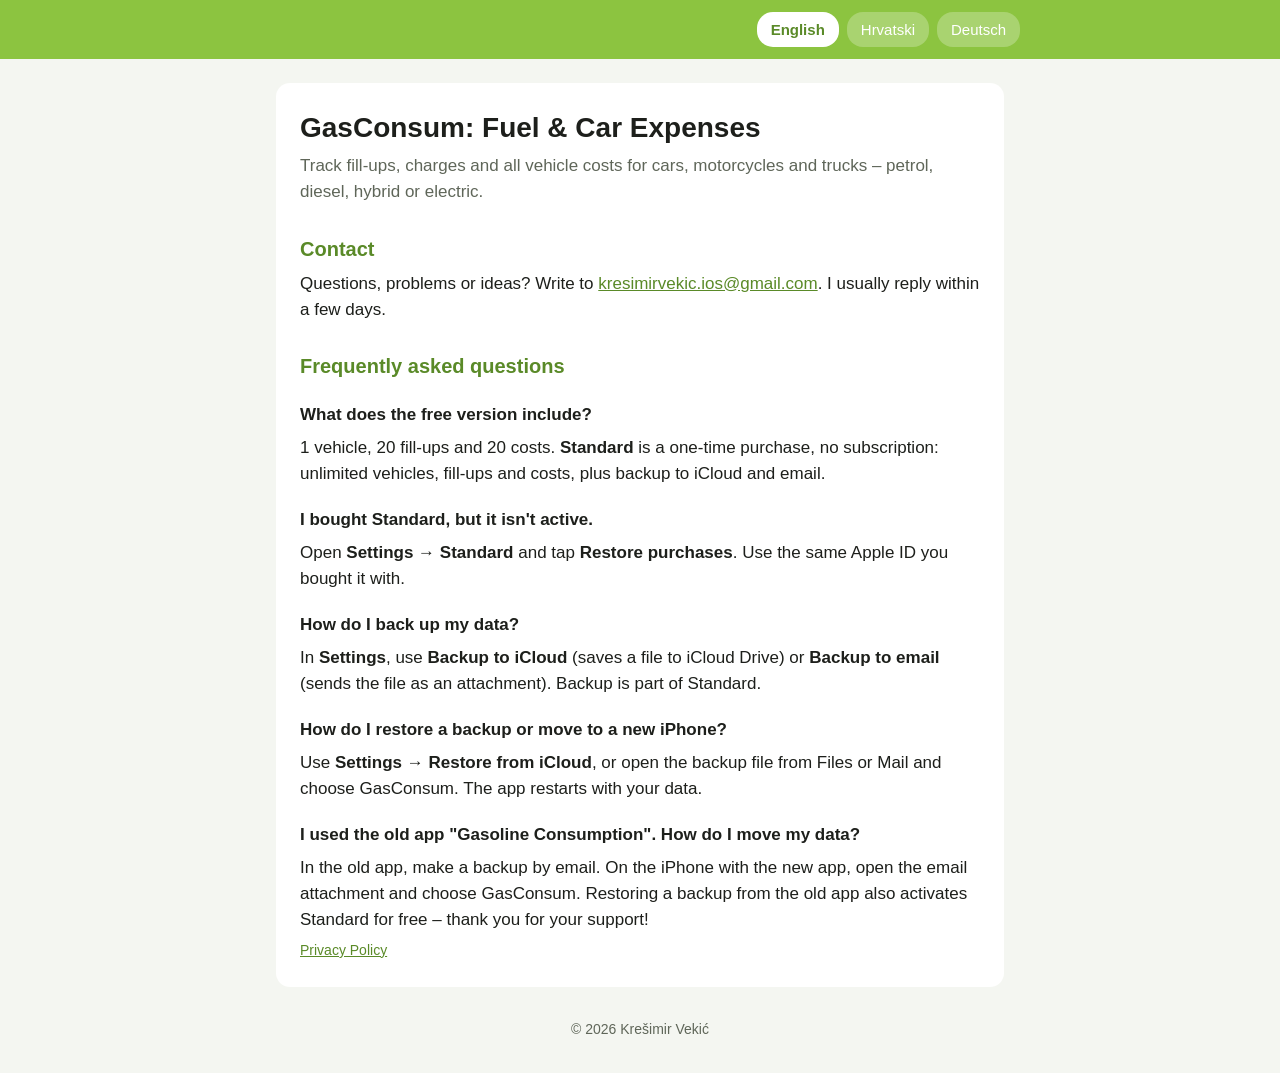
==== index.html @ 79d418fa "Support and privacy pages (EN, HR, DE) Co-Authored-By: Claude Opus 5.5 <noreply@anthropic.com>" ====
<!doctype html>
<html lang="en">
<head>
<meta charset="utf-8">
<meta name="viewport" content="width=device-width, initial-scale=1">
<title>GasConsum – Support</title>
<link rel="stylesheet" href="style.css">
</head>
<body>
<header>
  <nav class="langs">
    <button data-lang="en">English</button>
    <button data-lang="hr">Hrvatski</button>
    <button data-lang="de">Deutsch</button>
  </nav>
</header>

<main>
<!-- ===================== ENGLISH ===================== -->
<section lang="en">
  <h1>GasConsum: Fuel &amp; Car Expenses</h1>
  <p class="lead">Track fill-ups, charges and all vehicle costs for cars, motorcycles and trucks – petrol, diesel, hybrid or electric.</p>

  <h2>Contact</h2>
  <p>Questions, problems or ideas? Write to <a class="mail" href="mailto:kresimirvekic.ios@gmail.com">kresimirvekic.ios@gmail.com</a>. I usually reply within a few days.</p>

  <h2>Frequently asked questions</h2>
  <h3>What does the free version include?</h3>
  <p>1 vehicle, 20 fill-ups and 20 costs. <b>Standard</b> is a one-time purchase, no subscription: unlimited vehicles, fill-ups and costs, plus backup to iCloud and email.</p>

  <h3>I bought Standard, but it isn't active.</h3>
  <p>Open <b>Settings → Standard</b> and tap <b>Restore purchases</b>. Use the same Apple ID you bought it with.</p>

  <h3>How do I back up my data?</h3>
  <p>In <b>Settings</b>, use <b>Backup to iCloud</b> (saves a file to iCloud Drive) or <b>Backup to email</b> (sends the file as an attachment). Backup is part of Standard.</p>

  <h3>How do I restore a backup or move to a new iPhone?</h3>
  <p>Use <b>Settings → Restore from iCloud</b>, or open the backup file from Files or Mail and choose GasConsum. The app restarts with your data.</p>

  <h3>I used the old app "Gasoline Consumption". How do I move my data?</h3>
  <p>In the old app, make a backup by email. On the iPhone with the new app, open the email attachment and choose GasConsum. Restoring a backup from the old app also activates Standard for free – thank you for your support!</p>

  <p class="small"><a href="privacy.html">Privacy Policy</a></p>
</section>

<!-- ===================== HRVATSKI ===================== -->
<section lang="hr">
  <h1>Potrošnja goriva</h1>
  <p class="lead">Pratite tankanja, punjenja i sve troškove vozila za automobile, motocikle i kamione – benzin, dizel, hibrid ili struja.</p>

  <h2>Kontakt</h2>
  <p>Pitanja, problemi ili ideje? Pišite na <a class="mail" href="mailto:kresimirvekic.ios@gmail.com">kresimirvekic.ios@gmail.com</a>. Obično odgovaram u roku od nekoliko dana.</p>

  <h2>Česta pitanja</h2>
  <h3>Što uključuje besplatna verzija?</h3>
  <p>1 vozilo, 20 tankanja i 20 troškova. <b>Standard</b> je jednokratna kupnja, bez pretplate: neograničen broj vozila, tankanja i troškova, uz sigurnosnu kopiju na iCloud i e-mail.</p>

  <h3>Kupio sam Standard, ali nije aktivan.</h3>
  <p>Otvorite <b>Postavke → Standard</b> i dodirnite <b>Vrati kupnje</b>. Koristite isti Apple ID s kojim ste kupili.</p>

  <h3>Kako napraviti sigurnosnu kopiju?</h3>
  <p>U <b>Postavkama</b> odaberite <b>Rezervna kopija na iCloud</b> (sprema datoteku na iCloud Drive) ili <b>Rezervna kopija putem email-a</b> (šalje datoteku kao privitak). Sigurnosna kopija dio je Standarda.</p>

  <h3>Kako vratiti kopiju ili prijeći na novi iPhone?</h3>
  <p>Odaberite <b>Postavke → Vrati kopiju s iCloud-a</b> ili otvorite datoteku kopije iz aplikacije Datoteke ili Mail i odaberite aplikaciju. Aplikacija se ponovno pokreće s vašim podacima.</p>

  <h3>Već sam kupio aplikaciju ranije.</h3>
  <p>Ako ste ažurirali aplikaciju i u njoj imate podatke, Standard se aktivira automatski. Nakon ponovne instalacije vratite sigurnosnu kopiju – Standard se tada također aktivira. Hvala na podršci!</p>

  <p class="small"><a href="privacy.html">Pravila privatnosti</a></p>
</section>

<!-- ===================== DEUTSCH ===================== -->
<section lang="de">
  <h1>Kraftstoff: Verbrauch &amp; Kosten</h1>
  <p class="lead">Erfassen Sie Tankungen, Ladungen und alle Fahrzeugkosten für Autos, Motorräder und LKW – Benzin, Diesel, Hybrid oder Elektro.</p>

  <h2>Kontakt</h2>
  <p>Fragen, Probleme oder Ideen? Schreiben Sie an <a class="mail" href="mailto:kresimirvekic.ios@gmail.com">kresimirvekic.ios@gmail.com</a>. Ich antworte normalerweise innerhalb weniger Tage.</p>

  <h2>Häufige Fragen</h2>
  <h3>Was enthält die kostenlose Version?</h3>
  <p>1 Fahrzeug, 20 Tankungen und 20 Kosten. <b>Standard</b> ist ein einmaliger Kauf, kein Abo: unbegrenzte Fahrzeuge, Tankungen und Kosten, dazu die Sicherung in iCloud und per E-Mail.</p>

  <h3>Ich habe Standard gekauft, aber es ist nicht aktiv.</h3>
  <p>Öffnen Sie <b>Einstellungen → Standard</b> und tippen Sie auf <b>Käufe wiederherstellen</b>. Verwenden Sie dieselbe Apple-ID wie beim Kauf.</p>

  <h3>Wie sichere ich meine Daten?</h3>
  <p>Wählen Sie in den <b>Einstellungen</b> <b>Reservekopie in iCloud</b> (speichert eine Datei in iCloud Drive) oder <b>Reservekopie per E-Mail</b> (sendet die Datei als Anhang). Die Sicherung ist Teil von Standard.</p>

  <h3>Wie stelle ich eine Sicherung wieder her oder wechsle auf ein neues iPhone?</h3>
  <p>Wählen Sie <b>Einstellungen → Aus iCloud wiederherstellen</b> oder öffnen Sie die Sicherungsdatei in Dateien oder Mail und wählen Sie die App. Die App startet mit Ihren Daten neu.</p>

  <h3>Ich habe die alte App „Kraftstoffverbrauch“ genutzt. Wie übertrage ich meine Daten?</h3>
  <p>Erstellen Sie in der alten App eine Reservekopie per E-Mail. Öffnen Sie auf dem iPhone mit der neuen App den E-Mail-Anhang und wählen Sie die App. Mit der Sicherung aus der alten App wird Standard kostenlos freigeschaltet – danke für Ihre Unterstützung!</p>

  <p class="small"><a href="privacy.html">Datenschutzerklärung</a></p>
</section>
</main>

<footer>© 2026 Krešimir Vekić</footer>
<script src="lang.js"></script>
</body>
</html>
---- style.css ----
:root { --green: #8cc440; --green-dark: #5a8a28; --text: #1d1f1b; --muted: #5f6659; --bg: #f4f6f1; --card: #ffffff; }
@media (prefers-color-scheme: dark) {
  :root { --green: #8cc440; --green-dark: #a6d66a; --text: #eef1ea; --muted: #a9b0a2; --bg: #1c1e1a; --card: #262923; }
}
* { box-sizing: border-box; }
body { margin: 0; background: var(--bg); color: var(--text); font: 17px/1.55 -apple-system, BlinkMacSystemFont, "Segoe UI", Roboto, sans-serif; }
header { background: var(--green); padding: 12px 16px; }
.langs { max-width: 760px; margin: 0 auto; display: flex; gap: 8px; justify-content: flex-end; }
.langs button { border: 0; border-radius: 16px; padding: 6px 14px; font: inherit; font-size: 15px; background: rgba(255,255,255,.25); color: #fff; cursor: pointer; }
.langs button.active { background: #fff; color: var(--green-dark); font-weight: 600; }
main { max-width: 760px; margin: 0 auto; padding: 8px 16px 32px; }
section { background: var(--card); border-radius: 14px; padding: 8px 24px 20px; margin-top: 16px; }
section[hidden] { display: none; }
h1 { font-size: 28px; line-height: 1.2; margin: 20px 0 8px; }
h2 { font-size: 20px; margin: 28px 0 6px; color: var(--green-dark); }
h3 { font-size: 17px; margin: 20px 0 4px; }
p { margin: 6px 0; }
.lead { color: var(--muted); }
.small { font-size: 14px; color: var(--muted); }
a { color: var(--green-dark); }
footer { text-align: center; color: var(--muted); font-size: 14px; padding: 0 16px 32px; }
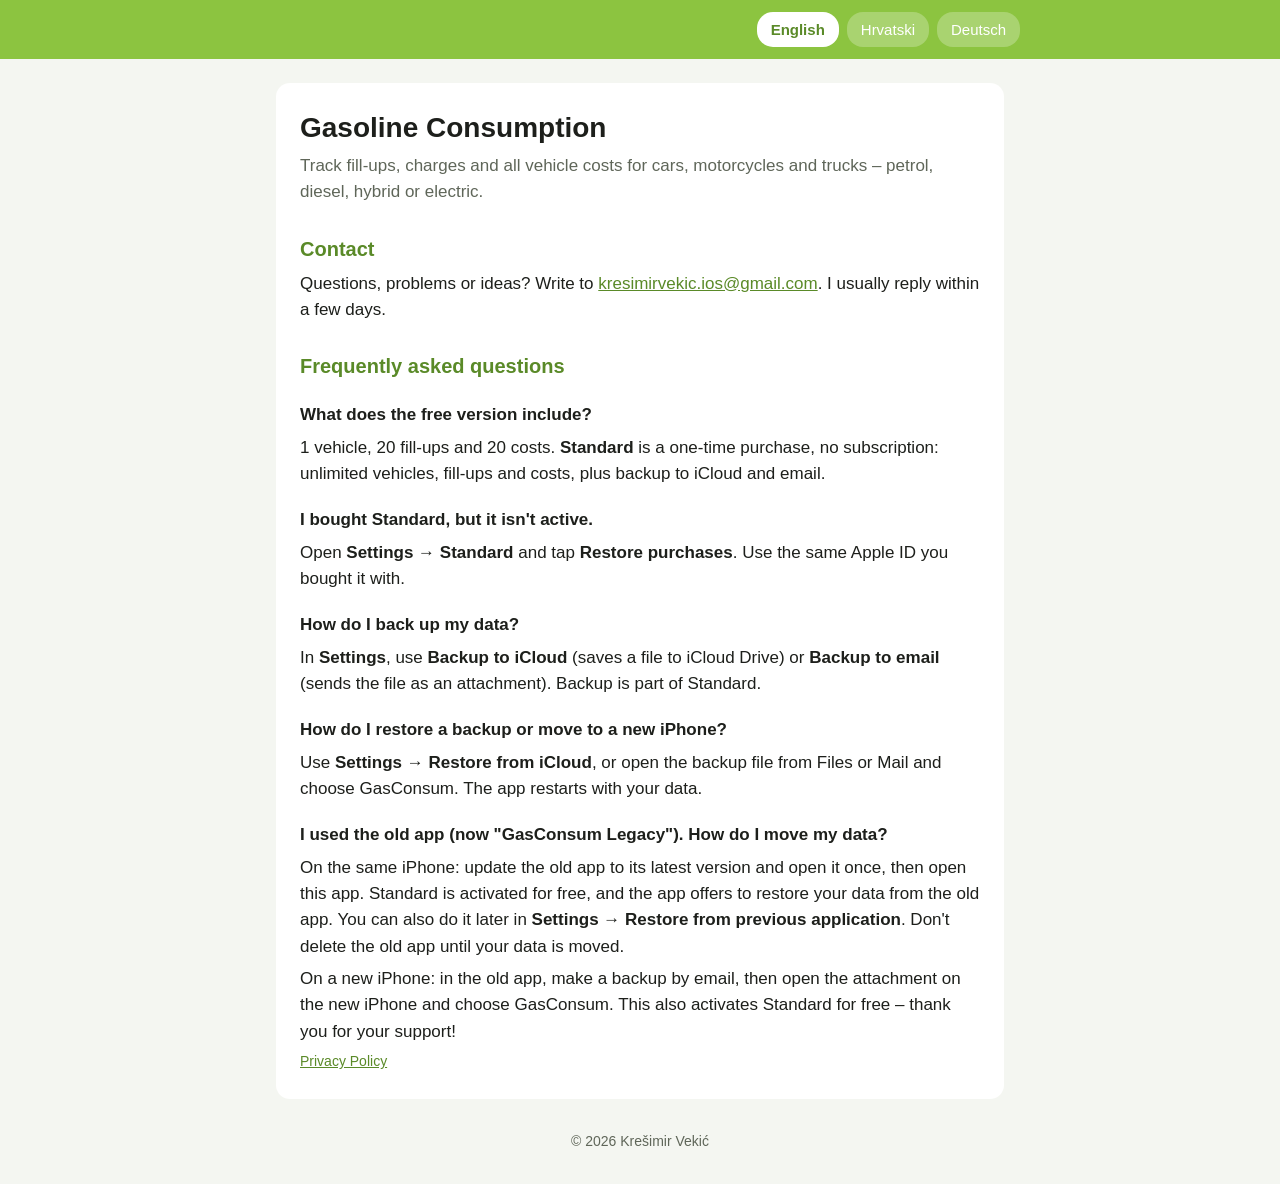
==== commit 4c7d5172: "New EN/DE app names, FAQ moving from old app - PotrGoriva v3.0.3 Co-Authored-By: Claude Opus 5.5 <no" ====
--- a/index.html
+++ b/index.html
@@ -18,7 +18,7 @@
 <main>
 <!-- ===================== ENGLISH ===================== -->
 <section lang="en">
-  <h1>GasConsum: Fuel &amp; Car Expenses</h1>
+  <h1>Gasoline Consumption</h1>
   <p class="lead">Track fill-ups, charges and all vehicle costs for cars, motorcycles and trucks – petrol, diesel, hybrid or electric.</p>
 
   <h2>Contact</h2>
@@ -37,8 +37,9 @@
   <h3>How do I restore a backup or move to a new iPhone?</h3>
   <p>Use <b>Settings → Restore from iCloud</b>, or open the backup file from Files or Mail and choose GasConsum. The app restarts with your data.</p>
 
-  <h3>I used the old app "Gasoline Consumption". How do I move my data?</h3>
-  <p>In the old app, make a backup by email. On the iPhone with the new app, open the email attachment and choose GasConsum. Restoring a backup from the old app also activates Standard for free – thank you for your support!</p>
+  <h3>I used the old app (now "GasConsum Legacy"). How do I move my data?</h3>
+  <p>On the same iPhone: update the old app to its latest version and open it once, then open this app. Standard is activated for free, and the app offers to restore your data from the old app. You can also do it later in <b>Settings → Restore from previous application</b>. Don't delete the old app until your data is moved.</p>
+  <p>On a new iPhone: in the old app, make a backup by email, then open the attachment on the new iPhone and choose GasConsum. This also activates Standard for free – thank you for your support!</p>
 
   <p class="small"><a href="privacy.html">Privacy Policy</a></p>
 </section>
@@ -72,7 +73,7 @@
 
 <!-- ===================== DEUTSCH ===================== -->
 <section lang="de">
-  <h1>Kraftstoff: Verbrauch &amp; Kosten</h1>
+  <h1>Kraftstoffverbrauch</h1>
   <p class="lead">Erfassen Sie Tankungen, Ladungen und alle Fahrzeugkosten für Autos, Motorräder und LKW – Benzin, Diesel, Hybrid oder Elektro.</p>
 
   <h2>Kontakt</h2>
@@ -91,8 +92,9 @@
   <h3>Wie stelle ich eine Sicherung wieder her oder wechsle auf ein neues iPhone?</h3>
   <p>Wählen Sie <b>Einstellungen → Aus iCloud wiederherstellen</b> oder öffnen Sie die Sicherungsdatei in Dateien oder Mail und wählen Sie die App. Die App startet mit Ihren Daten neu.</p>
 
-  <h3>Ich habe die alte App „Kraftstoffverbrauch“ genutzt. Wie übertrage ich meine Daten?</h3>
-  <p>Erstellen Sie in der alten App eine Reservekopie per E-Mail. Öffnen Sie auf dem iPhone mit der neuen App den E-Mail-Anhang und wählen Sie die App. Mit der Sicherung aus der alten App wird Standard kostenlos freigeschaltet – danke für Ihre Unterstützung!</p>
+  <h3>Ich habe die alte App (jetzt „Kraftstoff Legacy“) genutzt. Wie übertrage ich meine Daten?</h3>
+  <p>Auf demselben iPhone: Aktualisieren Sie die alte App auf die neueste Version und öffnen Sie sie einmal, dann öffnen Sie diese App. Standard wird kostenlos freigeschaltet, und die App bietet an, Ihre Daten aus der alten App wiederherzustellen. Das geht auch später unter <b>Einstellungen → Aus vorheriger Anwendung wiederherstellen</b>. Löschen Sie die alte App erst, wenn Ihre Daten übertragen sind.</p>
+  <p>Auf einem neuen iPhone: Erstellen Sie in der alten App eine Reservekopie per E-Mail, öffnen Sie den Anhang auf dem neuen iPhone und wählen Sie die App. Auch so wird Standard kostenlos freigeschaltet – danke für Ihre Unterstützung!</p>
 
   <p class="small"><a href="privacy.html">Datenschutzerklärung</a></p>
 </section>
